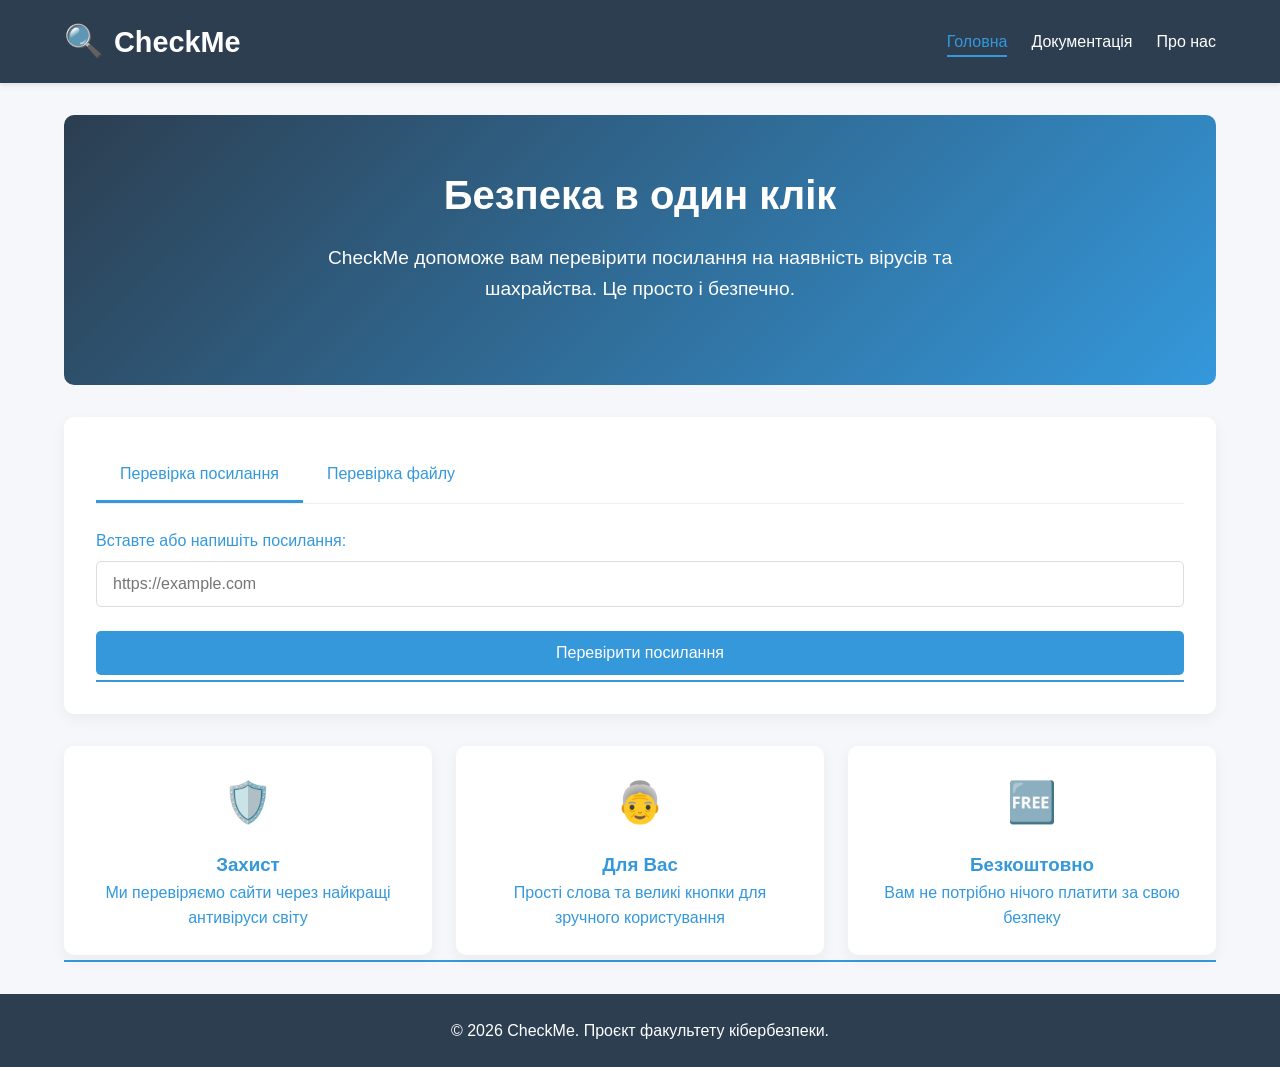
==== html/index.html @ b75f3a8c "Add files via upload" ====
﻿<!DOCTYPE html>
<html lang="uk">
<head>
    <meta charset="UTF-8">
    <meta name="viewport" content="width=device-width, initial-scale=1.0">
    <title>CheckMe - Перевірка посилань та файлів</title>
    <link rel="stylesheet" href="style.css">
</head>
<body>
    <header>
        <div class="container">
            <div class="header-content">
                <div class="logo">
                    <span class="logo-icon">🔍</span>
                    <h1>CheckMe</h1>
                </div>
                <nav>
                    <ul>
                        <li><a href="#" class="nav-link active" data-page="home">Головна</a></li>
                        <li><a href="#" class="nav-link" data-page="documentation">Документація</a></li>
                        <li><a href="#" class="nav-link" data-page="about">Про нас</a></li>
                    </ul>
                </nav>
            </div>
        </div>
    </header>

    <main class="container">
        <section id="home" class="page active">
            <div class="hero">
                <h2>Безпека в один клік</h2>
                <p>CheckMe допоможе вам перевірити посилання на наявність вірусів та шахрайства. Це просто і безпечно.</p>
            </div>

            <div class="checker-container">
                <div class="tabs">
                    <div class="tab active" data-tab="url">Перевірка посилання</div>
                    <div class="tab" data-tab="file">Перевірка файлу</div>
                </div>

                <div class="tab-content active" id="url-tab">
                    <div class="input-group">
                        <label for="url-input">Вставте або напишіть посилання:</label>
                        <input type="text" id="url-input" class="input-field" placeholder="https://example.com">
                    </div>
                    <button id="btn-check-url" class="btn btn-block">Перевірити посилання</button>
                </div>

                <div class="tab-content" id="file-tab">
                    <div class="input-group">
                        <label>Виберіть файл для перевірки:</label>
                        <div class="file-placeholder">
                            Функціонал перевірки файлів у розробці
                        </div>
                    </div>
                    <button class="btn btn-block" disabled>Перевірити файл</button>
                </div>

                <div id="result-display" class="result">
                    <h3 id="result-title">Заголовок</h3>
                    <p id="result-message">Повідомлення</p>
                </div>
            </div>

            <div class="features">
                <div class="feature-card">
                    <div class="feature-icon">🛡️</div>
                    <h3>Захист</h3>
                    <p>Ми перевіряємо сайти через найкращі антивіруси світу</p>
                </div>
                <div class="feature-card">
                    <div class="feature-icon">👵</div>
                    <h3>Для Вас</h3>
                    <p>Прості слова та великі кнопки для зручного користування</p>
                </div>
                <div class="feature-card">
                    <div class="feature-icon">🆓</div>
                    <h3>Безкоштовно</h3>
                    <p>Вам не потрібно нічого платити за свою безпеку</p>
                </div>
            </div>
        </section>

        <section id="documentation" class="page">
            <div class="container">
                <h1>Документація</h1>
                <p style="margin-top: 1rem;">Тут буде опис того, як працюють наші алгоритми перевірки.</p>
            </div>
        </section>

        <section id="about" class="page">
            <div class="container">
                <h1>Про нас</h1>
                <p style="margin-top: 1rem;">Ми — студенти-кібербезпечники, які хочуть зробити інтернет безпечнішим для старшого покоління.</p>
            </div>
        </section>
    </main>

    <footer>
        <div class="container">
            <p>&copy; 2026 CheckMe. Проєкт факультету кібербезпеки.</p>
        </div>
    </footer>

    <script src="script.js"></script>
</body>
</html>
---- html/style.css ----
:root {
    --primary-color: #2c3e50;
    --secondary-color: #3498db;
    --accent-color: #e74c3c;
    --light-color: #ecf0f1;
    --dark-color: #2c3e50;
    --success-color: #2ecc71;
    --warning-color: #f39c12;
    --danger-color: #e74c3c;
}

* {
    margin: 0;
    padding: 0;
    box-sizing: border-box;
    font-family: 'Segoe UI', Tahoma, Geneva, Verdana, sans-serif;
}

body {
    background-color: #f5f7fa;
    color: #333;
    line-height: 1.6;
}

header {
    background-color: var(--primary-color);
    color: white;
    padding: 1rem 0;
    box-shadow: 0 2px 5px rgba(0,0,0,0.1);
}

.container {
    width: 90%;
    max-width: 1200px;
    margin: 0 auto;
}

.header-content {
    display: flex;
    justify-content: space-between;
    align-items: center;
}

.logo {
    display: flex;
    align-items: center;
}

    .logo h1 {
        font-size: 1.8rem;
        margin-left: 10px;
    }

.logo-icon {
    font-size: 2rem;
    color: var(--secondary-color);
}

nav ul {
    display: flex;
    list-style: none;
}

    nav ul li {
        margin-left: 1.5rem;
    }

        nav ul li a {
            color: white;
            text-decoration: none;
            font-weight: 500;
            transition: color 0.3s;
            cursor: pointer;
        }

            nav ul li a:hover {
                color: var(--secondary-color);
            }

.active {
    color: var(--secondary-color);
    border-bottom: 2px solid var(--secondary-color);
    padding-bottom: 5px;
}

main {
    padding: 2rem 0;
    min-height: calc(100vh - 140px);
}

.page {
    display: none;
}

    .page.active {
        display: block;
    }

.hero {
    text-align: center;
    padding: 3rem 0;
    background: linear-gradient(135deg, var(--primary-color), var(--secondary-color));
    color: white;
    border-radius: 10px;
    margin-bottom: 2rem;
}

    .hero h2 {
        font-size: 2.5rem;
        margin-bottom: 1rem;
    }

    .hero p {
        font-size: 1.2rem;
        max-width: 700px;
        margin: 0 auto 2rem;
    }

.checker-container {
    background-color: white;
    border-radius: 10px;
    padding: 2rem;
    box-shadow: 0 5px 15px rgba(0,0,0,0.05);
    margin-bottom: 2rem;
}

.tabs {
    display: flex;
    margin-bottom: 1.5rem;
    border-bottom: 1px solid #eee;
}

.tab {
    padding: 0.8rem 1.5rem;
    cursor: pointer;
    font-weight: 500;
    border-bottom: 3px solid transparent;
    transition: all 0.3s;
}

    .tab.active {
        border-bottom: 3px solid var(--secondary-color);
        color: var(--secondary-color);
    }

.tab-content {
    display: none;
}

    .tab-content.active {
        display: block;
    }

.input-group {
    margin-bottom: 1.5rem;
}

    .input-group label {
        display: block;
        margin-bottom: 0.5rem;
        font-weight: 500;
    }

.input-field {
    width: 100%;
    padding: 0.8rem 1rem;
    border: 1px solid #ddd;
    border-radius: 5px;
    font-size: 1rem;
}

    .input-field:focus {
        outline: none;
        border-color: var(--secondary-color);
    }

.file-placeholder {
    display: block;
    padding: 1rem;
    border: 2px dashed #ddd;
    border-radius: 5px;
    text-align: center;
    color: #777;
}

.btn {
    background-color: var(--secondary-color);
    color: white;
    border: none;
    padding: 0.8rem 1.5rem;
    border-radius: 5px;
    font-size: 1rem;
    cursor: pointer;
    transition: background-color 0.3s;
    display: inline-block;
}

    .btn:hover {
        background-color: #2980b9;
    }

    .btn:disabled {
        background-color: #bdc3c7;
        cursor: not-allowed;
    }

.btn-block {
    display: block;
    width: 100%;
}

.result {
    margin-top: 2rem;
    padding: 1.5rem;
    border-radius: 5px;
    display: none;
}

    .result.safe {
        background-color: rgba(46, 204, 113, 0.1);
        border: 1px solid var(--success-color);
        color: #27ae60;
        display: block;
    }

    .result.warning {
        background-color: rgba(243, 156, 18, 0.1);
        border: 1px solid var(--warning-color);
        color: #d35400;
        display: block;
    }

    .result.danger {
        background-color: rgba(231, 76, 60, 0.1);
        border: 1px solid var(--danger-color);
        color: var(--danger-color);
        display: block;
    }

.features {
    display: grid;
    grid-template-columns: repeat(auto-fit, minmax(250px, 1fr));
    gap: 1.5rem;
    margin-top: 2rem;
}

.feature-card {
    background-color: white;
    border-radius: 10px;
    padding: 1.5rem;
    box-shadow: 0 5px 15px rgba(0,0,0,0.05);
    text-align: center;
}

.feature-icon {
    font-size: 2.5rem;
    color: var(--secondary-color);
    margin-bottom: 1rem;
}

footer {
    background-color: var(--primary-color);
    color: white;
    padding: 1.5rem 0;
    text-align: center;
}
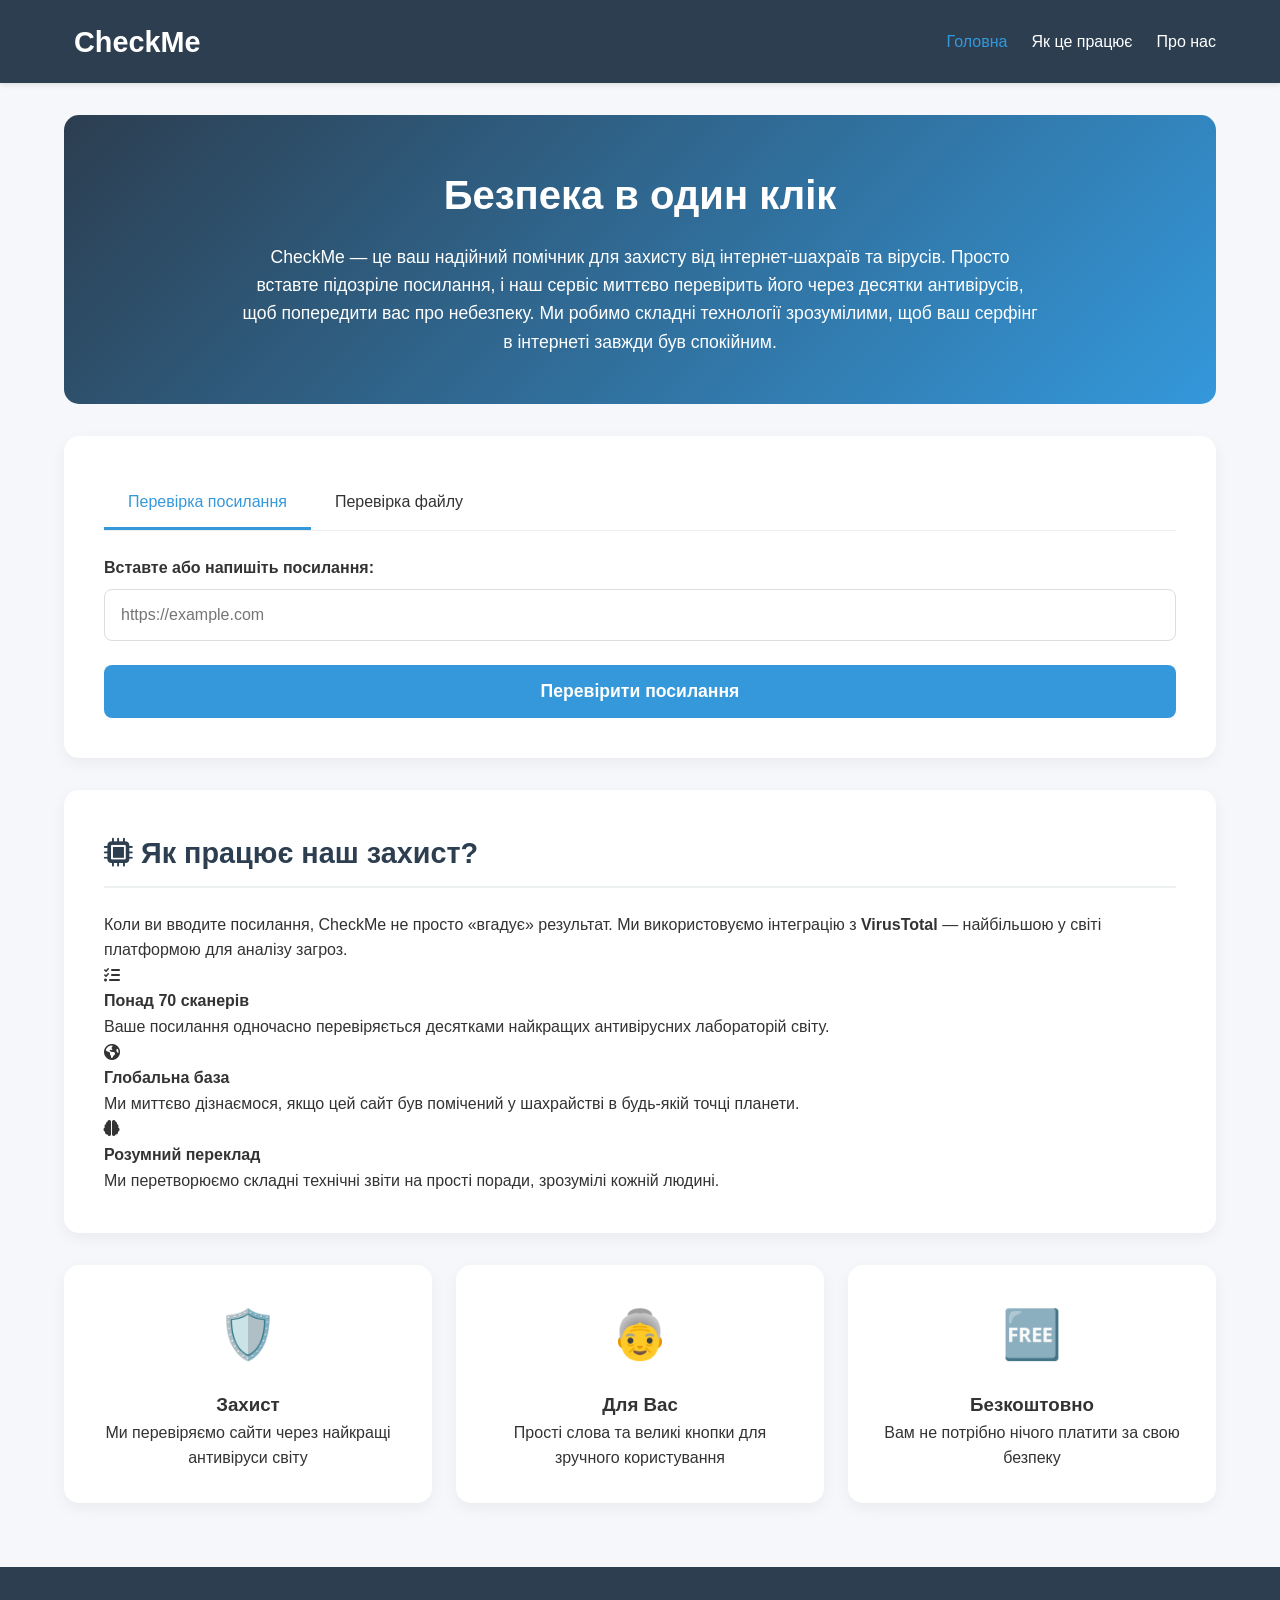
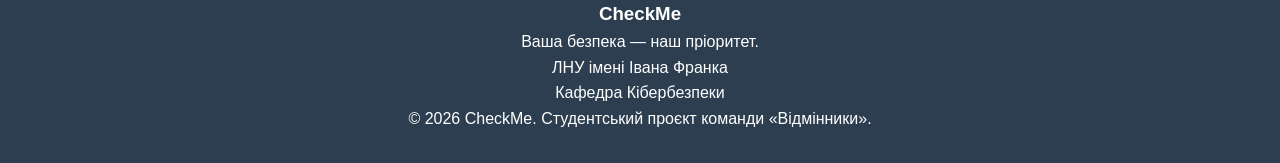
==== commit 24a6971e: "change" ====
--- a/html/index.html
+++ b/html/index.html
@@ -3,7 +3,8 @@
 <head>
     <meta charset="UTF-8">
     <meta name="viewport" content="width=device-width, initial-scale=1.0">
-    <title>CheckMe - Перевірка посилань та файлів</title>
+    <title>CheckMe — Безпека в один клік</title>
+    <link rel="stylesheet" href="https://cdnjs.cloudflare.com/ajax/libs/font-awesome/6.0.0/css/all.min.css">
     <link rel="stylesheet" href="style.css">
 </head>
 <body>
@@ -11,13 +12,13 @@
         <div class="container">
             <div class="header-content">
                 <div class="logo">
-                    <span class="logo-icon">🔍</span>
+                    <span class="logo-icon"><i class="fas fa-shield-halved"></i></span>
                     <h1>CheckMe</h1>
                 </div>
                 <nav>
                     <ul>
                         <li><a href="#" class="nav-link active" data-page="home">Головна</a></li>
-                        <li><a href="#" class="nav-link" data-page="documentation">Документація</a></li>
+                        <li><a href="#" class="nav-link" data-page="documentation">Як це працює</a></li>
                         <li><a href="#" class="nav-link" data-page="about">Про нас</a></li>
                     </ul>
                 </nav>
@@ -29,7 +30,11 @@
         <section id="home" class="page active">
             <div class="hero">
                 <h2>Безпека в один клік</h2>
-                <p>CheckMe допоможе вам перевірити посилання на наявність вірусів та шахрайства. Це просто і безпечно.</p>
+                <p>
+                    CheckMe — це ваш надійний помічник для захисту від інтернет-шахраїв та вірусів.
+                    Просто вставте підозріле посилання, і наш сервіс миттєво перевірить його через десятки антивірусів, щоб попередити вас про небезпеку.
+                    Ми робимо складні технології зрозумілими, щоб ваш серфінг в інтернеті завжди був спокійним.
+                </p>
             </div>
 
             <div class="checker-container">
@@ -41,7 +46,10 @@
                 <div class="tab-content active" id="url-tab">
                     <div class="input-group">
                         <label for="url-input">Вставте або напишіть посилання:</label>
-                        <input type="text" id="url-input" class="input-field" placeholder="https://example.com">
+                        <div class="input-wrapper">
+                            <input type="text" id="url-input" class="input-field" placeholder="https://example.com">
+                            <button id="btn-clear-url" class="btn-clear" title="Очистити">×</button>
+                        </div>
                     </div>
                     <button id="btn-check-url" class="btn btn-block">Перевірити посилання</button>
                 </div>
@@ -53,12 +61,36 @@
                             Функціонал перевірки файлів у розробці
                         </div>
                     </div>
-                    <button class="btn btn-block" disabled>Перевірити файл</button>
+                    
                 </div>
 
                 <div id="result-display" class="result">
                     <h3 id="result-title">Заголовок</h3>
                     <p id="result-message">Повідомлення</p>
+                </div>
+            </div>
+
+            <div class="tech-info-section">
+                <div class="doc-section">
+                    <h2><i class="fas fa-microchip"></i> Як працює наш захист?</h2>
+                    <p>Коли ви вводите посилання, CheckMe не просто «вгадує» результат. Ми використовуємо інтеграцію з <strong>VirusTotal</strong> — найбільшою у світі платформою для аналізу загроз.</p>
+                    <div class="tech-grid">
+                        <div class="tech-item">
+                            <i class="fas fa-list-check"></i>
+                            <h4>Понад 70 сканерів</h4>
+                            <p>Ваше посилання одночасно перевіряється десятками найкращих антивірусних лабораторій світу.</p>
+                        </div>
+                        <div class="tech-item">
+                            <i class="fas fa-earth-americas"></i>
+                            <h4>Глобальна база</h4>
+                            <p>Ми миттєво дізнаємося, якщо цей сайт був помічений у шахрайстві в будь-якій точці планети.</p>
+                        </div>
+                        <div class="tech-item">
+                            <i class="fas fa-brain"></i>
+                            <h4>Розумний переклад</h4>
+                            <p>Ми перетворюємо складні технічні звіти на прості поради, зрозумілі кожній людині.</p>
+                        </div>
+                    </div>
                 </div>
             </div>
 
@@ -82,23 +114,96 @@
         </section>
 
         <section id="documentation" class="page">
-            <div class="container">
-                <h1>Документація</h1>
-                <p style="margin-top: 1rem;">Тут буде опис того, як працюють наші алгоритми перевірки.</p>
+            <h1>Як це працює</h1>
+
+            <div class="doc-section">
+                <h2><i class="fas fa-gears"></i> Наші алгоритми та підходи</h2>
+                <p>Для забезпечення високого рівня захисту команда «Відмінники» розробила багаторівневу систему перевірки кожного посилання.</p>
+
+                <div class="tech-card-mini">
+                    <ul class="algo-list">
+                        <li>
+                            <strong>Метод порівняння символів (Typosquatting):</strong>
+                            Ми використовуємо спеціальні алгоритми для виявлення посилань, які намагаються видати себе за відомі бренди (наприклад, <em>monobonk.com</em> замість <em>monobank.ua</em>).
+                        </li>
+                        <li>
+                            <strong>Агрегація даних VirusTotal:</strong>
+                            Ваш запит аналізується одночасно десятками світових лідерів у сфері кібербезпеки, що дозволяє виявити навіть найновіші загрози.
+                        </li>
+                        <li>
+                            <strong>Адаптивна інтерпретація:</strong>
+                            Наша система не просто показує кількість знайдених вірусів, а аналізує тип загрози (фішинг, троян чи спам) і пояснює це людською мовою.
+                        </li>
+                        <li>
+                            <strong>SSL-діагностика:</strong>
+                            Ми перевіряємо наявність зашифрованого з'єднання, щоб переконатися, що ваші дані не будуть перехоплені сторонніми особами.
+                        </li>
+                    </ul>
+                </div>
+            </div>
+
+            <div class="doc-section">
+                <h2><i class="fas fa-users-gear"></i> Процес розробки команди</h2>
+                <p>Створення <strong>CheckMe</strong> — це результат згуртованої роботи семи студентів-першокурсників кафедри Кібербезпеки ЛНУ ім. Івана Франка.</p>
+
+                <div class="workflow-steps">
+                    <div class="step">
+                        <span class="step-num">1</span>
+                        <p><strong>Дослідження:</strong> Ми проаналізували головні цифрові небезпеки, з якими стикаються люди старшого віку в Україні.</p>
+                    </div>
+                    <div class="step">
+                        <span class="step-num">2</span>
+                        <p><strong>Розробка логіки:</strong> Створення бекенд-частини на Python для стабільної взаємодії з глобальними базами загроз.</p>
+                    </div>
+                    <div class="step">
+                        <span class="step-num">3</span>
+                        <p><strong>UX/UI Дизайн:</strong> Розробка інтерфейсу за принципами максимальної простоти — великі кнопки та зрозумілі підказки.</p>
+                    </div>
+                    <div class="step">
+                        <span class="step-num">4</span>
+                        <p><strong>Тестування:</strong> Ретельна перевірка системи на різних типах шкідливих посилань для мінімізації помилок.</p>
+                    </div>
+                </div>
             </div>
         </section>
 
         <section id="about" class="page">
-            <div class="container">
-                <h1>Про нас</h1>
-                <p style="margin-top: 1rem;">Ми — студенти-кібербезпечники, які хочуть зробити інтернет безпечнішим для старшого покоління.</p>
+            <h1>Про нас</h1>
+            <div class="doc-section">
+                <h2>Команда: «Відмінники»</h2>
+                <p>Проєкт <strong>CheckMe</strong> розроблений командою «Відмінники» — студентами 1-го курсу спеціальності «Кібербезпека» ЛНУ імені Івана Франка.</p>
+                <div class="team-grid">
+                    <div class="team-member"><strong>Ерік</strong><span>Teamlead</span></div>
+                    <div class="team-member"><strong>Дмитрів Богдан</strong><span>Backend/Frontend розробник</span></div>
+                    <div class="team-member"><strong>Арсен</strong><span>Дизайн та UX-дослідження</span></div>
+                    <div class="team-member"><strong>Максим</strong><span>Тестування та безпека</span></div>
+                    <div class="team-member"><strong>Денис</strong><span>Аналіз загроз та бази даних</span></div>
+                    <div class="team-member"><strong>Роман</strong><span>Технічна документація</span></div>
+                    <div class="team-member"><strong>Артем</strong><span>Backend розробник</span></div>
+                </div>
+            </div>
+            <div class="doc-section">
+                <h2>Наша місія</h2>
+                <p>Створити простий та зрозумілий сервіс для людей похилого віку, який допоможе захистити особисті дані від шахраїв.</p>
             </div>
         </section>
     </main>
 
     <footer>
         <div class="container">
-            <p>&copy; 2026 CheckMe. Проєкт факультету кібербезпеки.</p>
+            <div class="footer-content">
+                <div class="footer-info">
+                    <h3>CheckMe</h3>
+                    <p>Ваша безпека — наш пріоритет.</p>
+                </div>
+                <div class="footer-university">
+                    <p>ЛНУ імені Івана Франка</p>
+                    <p>Кафедра Кібербезпеки</p>
+                </div>
+            </div>
+            <div class="footer-bottom">
+                <p>&copy; 2026 CheckMe. Студентський проєкт команди «Відмінники».</p>
+            </div>
         </div>
     </footer>
 
--- a/html/style.css
+++ b/html/style.css
@@ -1,3 +1,4 @@
+/* --- ����� �� ������������ --- */
 :root {
     --primary-color: #2c3e50;
     --secondary-color: #3498db;
@@ -7,6 +8,7 @@
     --success-color: #2ecc71;
     --warning-color: #f39c12;
     --danger-color: #e74c3c;
+    --shadow: 0 5px 15px rgba(0,0,0,0.05);
 }
 
 * {
@@ -22,17 +24,18 @@
     line-height: 1.6;
 }
 
+.container {
+    width: 90%;
+    max-width: 1200px;
+    margin: 0 auto;
+}
+
+/* --- ����� ����� --- */
 header {
     background-color: var(--primary-color);
     color: white;
     padding: 1rem 0;
     box-shadow: 0 2px 5px rgba(0,0,0,0.1);
-}
-
-.container {
-    width: 90%;
-    max-width: 1200px;
-    margin: 0 auto;
 }
 
 .header-content {
@@ -73,16 +76,12 @@
             cursor: pointer;
         }
 
-            nav ul li a:hover {
+            nav ul li a:hover,
+            nav ul li a.active {
                 color: var(--secondary-color);
             }
 
-.active {
-    color: var(--secondary-color);
-    border-bottom: 2px solid var(--secondary-color);
-    padding-bottom: 5px;
-}
-
+/* --- �������� ������� --- */
 main {
     padding: 2rem 0;
     min-height: calc(100vh - 140px);
@@ -96,12 +95,13 @@
         display: block;
     }
 
+/* --- ������� ������� (Hero & Checker) --- */
 .hero {
     text-align: center;
-    padding: 3rem 0;
+    padding: 3rem 2rem;
     background: linear-gradient(135deg, var(--primary-color), var(--secondary-color));
     color: white;
-    border-radius: 10px;
+    border-radius: 15px;
     margin-bottom: 2rem;
 }
 
@@ -111,19 +111,20 @@
     }
 
     .hero p {
-        font-size: 1.2rem;
-        max-width: 700px;
-        margin: 0 auto 2rem;
+        font-size: 1.1rem;
+        max-width: 800px;
+        margin: 0 auto;
     }
 
 .checker-container {
     background-color: white;
-    border-radius: 10px;
-    padding: 2rem;
-    box-shadow: 0 5px 15px rgba(0,0,0,0.05);
+    border-radius: 15px;
+    padding: 2.5rem;
+    box-shadow: var(--shadow);
     margin-bottom: 2rem;
 }
 
+/* ������� */
 .tabs {
     display: flex;
     margin-bottom: 1.5rem;
@@ -151,6 +152,7 @@
         display: block;
     }
 
+/* ���� ����� �� ������ */
 .input-group {
     margin-bottom: 1.5rem;
 }
@@ -158,50 +160,38 @@
     .input-group label {
         display: block;
         margin-bottom: 0.5rem;
-        font-weight: 500;
+        font-weight: 600;
     }
 
 .input-field {
     width: 100%;
-    padding: 0.8rem 1rem;
+    padding: 1rem;
     border: 1px solid #ddd;
-    border-radius: 5px;
+    border-radius: 8px;
     font-size: 1rem;
+    transition: border-color 0.3s;
 }
 
     .input-field:focus {
         outline: none;
         border-color: var(--secondary-color);
     }
-
-.file-placeholder {
-    display: block;
-    padding: 1rem;
-    border: 2px dashed #ddd;
-    border-radius: 5px;
-    text-align: center;
-    color: #777;
-}
 
 .btn {
     background-color: var(--secondary-color);
     color: white;
     border: none;
-    padding: 0.8rem 1.5rem;
-    border-radius: 5px;
-    font-size: 1rem;
+    padding: 1rem 2rem;
+    border-radius: 8px;
+    font-size: 1.1rem;
+    font-weight: 600;
     cursor: pointer;
-    transition: background-color 0.3s;
-    display: inline-block;
+    transition: all 0.3s;
 }
 
     .btn:hover {
         background-color: #2980b9;
-    }
-
-    .btn:disabled {
-        background-color: #bdc3c7;
-        cursor: not-allowed;
+        transform: translateY(-2px);
     }
 
 .btn-block {
@@ -209,58 +199,248 @@
     width: 100%;
 }
 
+/* ���������� �������� */
 .result {
     margin-top: 2rem;
     padding: 1.5rem;
-    border-radius: 5px;
+    border-radius: 10px;
     display: none;
+    border-left: 8px solid transparent;
 }
 
     .result.safe {
-        background-color: rgba(46, 204, 113, 0.1);
-        border: 1px solid var(--success-color);
-        color: #27ae60;
+        background-color: #e8f8f0;
+        border-color: var(--success-color);
+        color: #1e8449;
         display: block;
     }
 
     .result.warning {
-        background-color: rgba(243, 156, 18, 0.1);
-        border: 1px solid var(--warning-color);
-        color: #d35400;
+        background-color: #fef9e7;
+        border-color: var(--warning-color);
+        color: #935116;
         display: block;
     }
 
     .result.danger {
-        background-color: rgba(231, 76, 60, 0.1);
-        border: 1px solid var(--danger-color);
-        color: var(--danger-color);
-        display: block;
-    }
-
+        background-color: #fdedec;
+        border-color: var(--danger-color);
+        color: #922b21;
+        display: block;
+    }
+
+/* --- ������� "��� ���" �� ������������ --- */
+.doc-section {
+    background-color: white;
+    border-radius: 15px;
+    padding: 2.5rem;
+    box-shadow: var(--shadow);
+    margin-bottom: 2rem;
+}
+
+    .doc-section h2 {
+        color: var(--primary-color);
+        margin-bottom: 1.5rem;
+        font-size: 1.8rem;
+        border-bottom: 2px solid var(--light-color);
+        padding-bottom: 10px;
+    }
+
+/* ѳ��� ������� (7 ��������) */
+.team-grid {
+    display: grid;
+    grid-template-columns: repeat(auto-fit, minmax(280px, 1fr));
+    gap: 20px;
+    margin-top: 2rem;
+    justify-content: center; /* ������� ��� ������� 7-� ������ */
+}
+
+.team-member {
+    background-color: #fcfdfd;
+    padding: 1.5rem;
+    border-radius: 12px;
+    border: 1px solid #eee;
+    border-left: 5px solid var(--secondary-color);
+    box-shadow: 0 3px 10px rgba(0,0,0,0.02);
+    transition: transform 0.3s ease, box-shadow 0.3s ease;
+}
+
+    .team-member:hover {
+        transform: translateY(-5px);
+        box-shadow: 0 8px 20px rgba(0,0,0,0.1);
+        background-color: white;
+    }
+
+    .team-member strong {
+        display: block;
+        font-size: 1.2rem;
+        color: var(--primary-color);
+        margin-bottom: 5px;
+    }
+
+    .team-member span {
+        font-size: 0.9rem;
+        color: #7f8c8d;
+        font-weight: 500;
+    }
+
+/* ���������� (Features) */
 .features {
     display: grid;
     grid-template-columns: repeat(auto-fit, minmax(250px, 1fr));
     gap: 1.5rem;
-    margin-top: 2rem;
 }
 
 .feature-card {
     background-color: white;
-    border-radius: 10px;
-    padding: 1.5rem;
-    box-shadow: 0 5px 15px rgba(0,0,0,0.05);
+    border-radius: 15px;
+    padding: 2rem;
+    box-shadow: var(--shadow);
     text-align: center;
-}
+    transition: transform 0.3s;
+}
+
+    .feature-card:hover {
+        transform: scale(1.03);
+    }
 
 .feature-icon {
-    font-size: 2.5rem;
-    color: var(--secondary-color);
+    font-size: 3rem;
     margin-bottom: 1rem;
 }
 
+/* --- ϳ���� --- */
 footer {
     background-color: var(--primary-color);
     color: white;
-    padding: 1.5rem 0;
+    padding: 2rem 0;
     text-align: center;
-}
+    margin-top: 2rem;
+}
+
+/* ������������ ��� ��������� */
+@media (max-width: 768px) {
+    .header-content {
+        flex-direction: column;
+        gap: 1rem;
+    }
+
+    .hero h2 {
+        font-size: 1.8rem;
+    }
+
+    nav ul li {
+        margin: 0 0.7rem;
+    }
+}
+/* ���� ��� ������ "�� �� ������" */
+.algo-list {
+    list-style: none;
+    padding: 0;
+}
+
+    .algo-list li {
+        background: #fdfdfd;
+        margin-bottom: 15px;
+        padding: 20px;
+        border-radius: 12px;
+        border-left: 4px solid var(--secondary-color);
+        box-shadow: 0 2px 5px rgba(0,0,0,0.02);
+    }
+
+        .algo-list li strong {
+            color: var(--primary-color);
+            display: block;
+            margin-bottom: 5px;
+            font-size: 1.1rem;
+        }
+
+/* ����� ������ ������� */
+.workflow-steps {
+    display: grid;
+    grid-template-columns: repeat(auto-fit, minmax(250px, 1fr));
+    gap: 20px;
+    margin-top: 25px;
+}
+
+.step {
+    background: white;
+    padding: 20px;
+    border-radius: 15px;
+    border: 1px solid #eee;
+    position: relative;
+}
+
+.step-num {
+    background: var(--secondary-color);
+    color: white;
+    width: 30px;
+    height: 30px;
+    display: flex;
+    align-items: center;
+    justify-content: center;
+    border-radius: 50%;
+    font-weight: bold;
+    margin-bottom: 10px;
+}
+
+.step p {
+    font-size: 0.95rem;
+    margin: 0;
+}
+.loader {
+    border: 4px solid #f3f3f3;
+    border-top: 4px solid var(--secondary-color);
+    border-radius: 50%;
+    width: 20px;
+    height: 20px;
+    animation: spin 1s linear infinite;
+    display: inline-block;
+    vertical-align: middle;
+    margin-right: 10px;
+}
+
+@keyframes spin {
+    0% {
+        transform: rotate(0deg);
+    }
+
+    100% {
+        transform: rotate(360deg);
+    }
+}
+/* ��������� ��� ���� �� ������ */
+.input-wrapper {
+    position: relative;
+    display: flex;
+    align-items: center;
+}
+
+/* ������ �������� ��������� ���� */
+.btn-clear {
+    position: absolute;
+    right: 15px;
+    background: #eee;
+    border: none;
+    border-radius: 50%;
+    width: 30px;
+    height: 30px;
+    font-size: 20px;
+    color: #666;
+    cursor: pointer;
+    display: none; /* �� ������������� ��������� */
+    align-items: center;
+    justify-content: center;
+    transition: 0.2s;
+    line-height: 1;
+}
+
+    .btn-clear:hover {
+        background: #ddd;
+        color: var(--primary-color);
+    }
+
+/* ������ ����� � �����, ��� �� �� ������� �� ������ */
+.input-field {
+    padding-right: 55px !important;
+}
